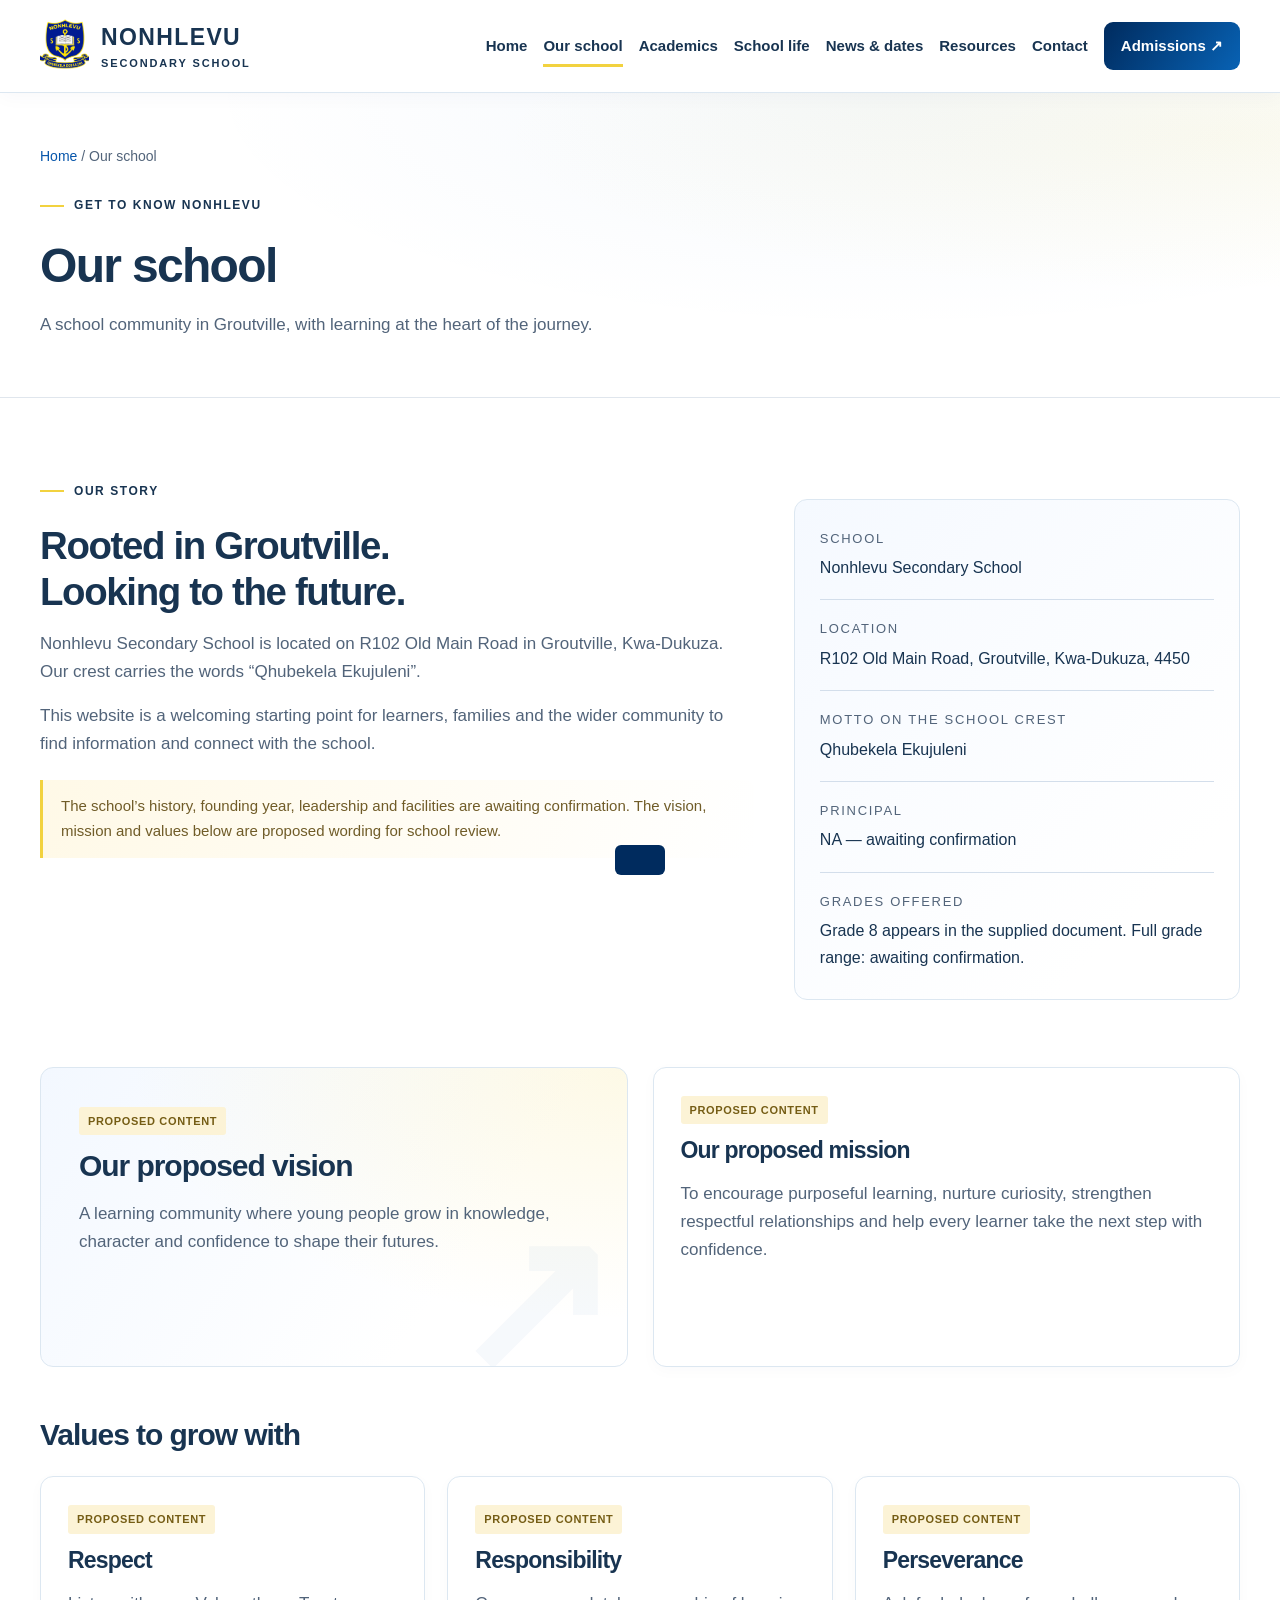
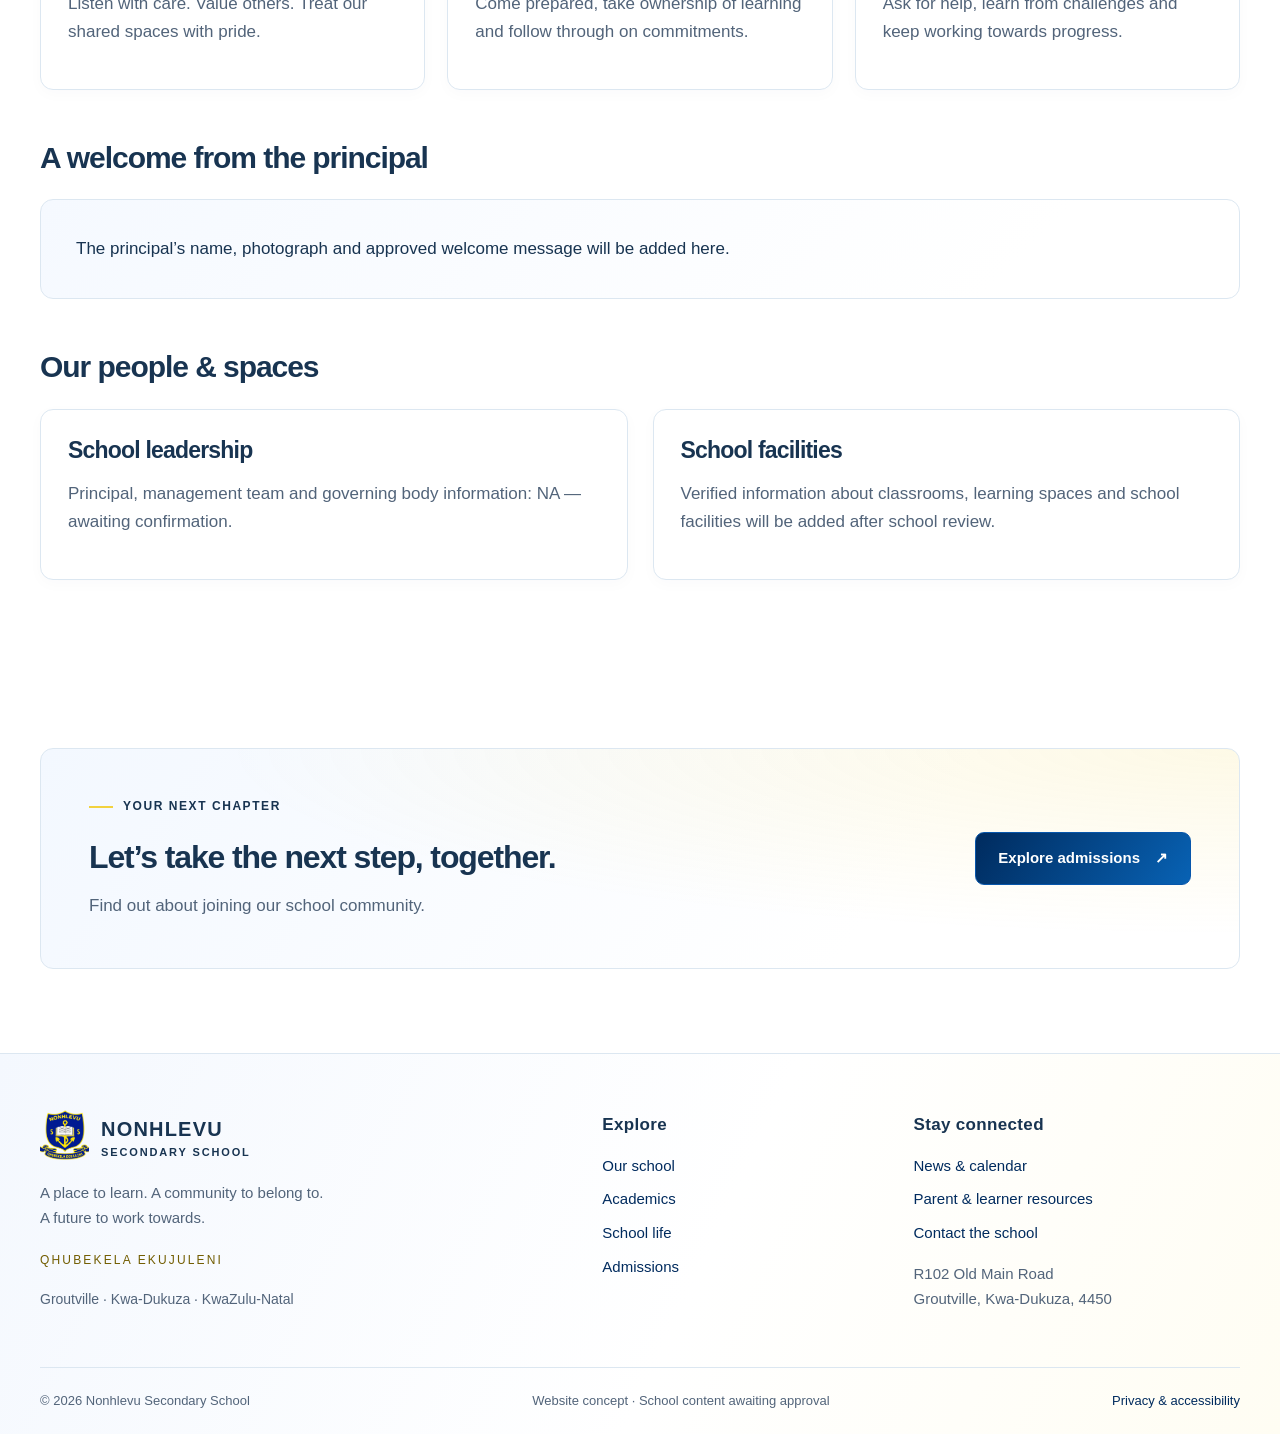
==== about.html @ 8b31d5c7 "First update" ====
<!doctype html>
<html lang="en">
<head>
  <meta charset="utf-8">
  <meta name="viewport" content="width=device-width,initial-scale=1">
  <meta name="theme-color" content="#092c67">
  <meta name="description" content="Get to know Nonhlevu Secondary School, our identity and school information.">
  <title>Our school | Nonhlevu Secondary School</title>
  <link rel="icon" href="assets/school-crest.png">
  <link rel="stylesheet" href="styles.css">
  <script defer src="app.js"></script>
</head>
<body data-page="about">
  <a class="skip" href="#main">Skip to content</a>
<header class="site-header">
    <div class="wrap header-inner">
      <a class="brand" href="index.html" aria-label="Nonhlevu Secondary School home"><img src="assets/school-crest.png" alt=""><span>NONHLEVU<small>SECONDARY SCHOOL</small></span></a>
      <button class="menu-toggle" aria-expanded="false" aria-controls="navigation">Menu <span aria-hidden="true">☰</span></button>
      <nav id="navigation" aria-label="Main navigation">
        <a href="index.html">Home</a><a href="about.html" aria-current="page">Our school</a><a href="academics.html">Academics</a><a href="school-life.html">School life</a><a href="news.html">News & dates</a><a href="resources.html">Resources</a><a href="contact.html">Contact</a><a class="nav-apply" href="admissions.html">Admissions <span aria-hidden="true">↗</span></a>
      </nav>
    </div>
  </header>
  <main id="main" tabindex="-1">
<div class="page-enter">
<section class="page-hero">
<div class="wrap">
<div class="breadcrumb"><a href="index.html">Home</a> / Our school</div><span class="eyebrow">Get to know Nonhlevu</span>
<h1>Our school</h1>
<p>A school community in Groutville, with learning at the heart of the journey.</p>
</div>
</section>
<section class="section">
<div class="wrap">
<div class="detail-grid">
<div><span class="eyebrow">Our story</span>
<h2>Rooted in Groutville.<br>Looking to the future.</h2>
<p>Nonhlevu Secondary School is located on R102 Old Main Road in Groutville, Kwa-Dukuza. Our crest carries the words “Qhubekela Ekujuleni”.</p>
<p>This website is a welcoming starting point for learners, families and the wider community to find information and connect with the school.</p>
<div class="notice">The school’s history, founding year, leadership and facilities are awaiting confirmation. The vision, mission and values below are proposed wording for school review.</div>
</div>
<dl class="fact-list">
<div>
<dt>School</dt>
<dd>Nonhlevu Secondary School</dd>
</div>
<div>
<dt>Location</dt>
<dd>R102 Old Main Road, Groutville, Kwa-Dukuza, 4450</dd>
</div>
<div>
<dt>Motto on the school crest</dt>
<dd>Qhubekela Ekujuleni</dd>
</div>
<div>
<dt>Principal</dt>
<dd>NA — awaiting confirmation</dd>
</div>
<div>
<dt>Grades offered</dt>
<dd>Grade 8 appears in the supplied document. Full grade range: awaiting confirmation.</dd>
</div>
</dl>
</div>
<div class="grid2 subsection">
<article class="editorial-panel"><span class="tag draft">Proposed content</span>
<h3>Our proposed vision</h3>
<p>A learning community where young people grow in knowledge, character and confidence to shape their futures.</p><span class="large-mark" aria-hidden="true">↗</span>
</article>
<article class="card">
<div class="card-body"><span class="tag draft">Proposed content</span>
<h3>Our proposed mission</h3>
<p>To encourage purposeful learning, nurture curiosity, strengthen respectful relationships and help every learner take the next step with confidence.</p>
</div>
</article>
</div>
<div class="subsection">
<h2>Values to grow with</h2>
<div class="grid3">
<article class="card">
<div class="card-body"><span class="tag draft">Proposed content</span>
<h3>Respect</h3>
<p>Listen with care. Value others. Treat our shared spaces with pride.</p>
</div>
</article>
<article class="card">
<div class="card-body"><span class="tag draft">Proposed content</span>
<h3>Responsibility</h3>
<p>Come prepared, take ownership of learning and follow through on commitments.</p>
</div>
</article>
<article class="card">
<div class="card-body"><span class="tag draft">Proposed content</span>
<h3>Perseverance</h3>
<p>Ask for help, learn from challenges and keep working towards progress.</p>
</div>
</article>
</div>
</div>
<div class="subsection">
<h2>A welcome from the principal</h2>
<div class="empty">The principal’s name, photograph and approved welcome message will be added here.</div>
</div>
<div class="subsection">
<h2>Our people & spaces</h2>
<div class="grid2">
<article class="card">
<div class="card-body">
<h3>School leadership</h3>
<p>Principal, management team and governing body information: NA — awaiting confirmation.</p>
</div>
</article>
<article class="card">
<div class="card-body">
<h3>School facilities</h3>
<p>Verified information about classrooms, learning spaces and school facilities will be added after school review.</p>
</div>
</article>
</div>
</div>
</div>
</section>
<section class="section">
<div class="wrap cta">
<div><span class="eyebrow">Your next chapter</span>
<h2>Let’s take the next step, together.</h2>
<p>Find out about joining our school community.</p>
</div><a class="btn" href="admissions.html">Explore admissions <span aria-hidden="true">↗</span></a>
</div>
</section>
</div>
</main>
  <footer>
    <div class="wrap footer-grid">
      <div><a class="brand light" href="index.html"><img src="assets/school-crest.png" alt=""><span>NONHLEVU<small>SECONDARY SCHOOL</small></span></a>
<p>A place to learn. A community to belong to.<br>A future to work towards.</p><span class="motto">QHUBEKELA EKUJULENI</span>
<p class="school-location">Groutville · Kwa-Dukuza · KwaZulu-Natal</p>
</div>
      <div>
<h3>Explore</h3><a href="about.html">Our school</a><a href="academics.html">Academics</a><a href="school-life.html">School life</a><a href="admissions.html">Admissions</a>
</div>
      <div>
<h3>Stay connected</h3><a href="news.html">News & calendar</a><a href="resources.html">Parent & learner resources</a><a href="contact.html">Contact the school</a>
<p>R102 Old Main Road<br>Groutville, Kwa-Dukuza, 4450</p>
</div>
    </div>
    <div class="wrap footer-bottom"><span>© <span id="year">2026</span> Nonhlevu Secondary School</span><span>Website concept · School content awaiting approval</span><a href="privacy.html">Privacy & accessibility</a>
</div>
  </footer>
  <button id="back-top" aria-label="Back to top" hidden>↑</button>
  <div id="toast" role="status" aria-live="polite">
</div>
</body>
</html>
---- styles.css ----
@import url('https://fonts.googleapis.com/css2?family=DM+Sans:wght@400;500;600;700&family=Manrope:wght@400;500;600;700;800&display=swap');
:root{--navy:#092c67;--blue:#1256ad;--ink:#132d50;--muted:#617086;--gold:#f2ca45;--cream:#faf9f5;--line:#e0e6ed;--pale:#eef4fb}
*{box-sizing:border-box}html{scroll-behavior:smooth;scroll-padding-top:110px}body{margin:0;font-family:'DM Sans','Segoe UI',sans-serif;color:var(--ink);background:#fff;line-height:1.65}button,input,select,textarea{font:inherit}a{color:inherit;text-decoration:none}button,a,input,summary,textarea,select{-webkit-tap-highlight-color:transparent}button{cursor:pointer}a,button{touch-action:manipulation}a:focus-visible,button:focus-visible,input:focus-visible,textarea:focus-visible,select:focus-visible,summary:focus-visible{outline:3px solid #bc8800;outline-offset:5px}img{display:block;max-width:100%}.wrap{width:min(1200px,calc(100% - 64px));margin:auto}.topbar{background:var(--navy);color:#e2eaf6;font-size:11px;letter-spacing:.035em;padding:9px 0}.topbar .wrap{display:flex;justify-content:space-between}.topbar a{color:#fff}.site-header{position:sticky;top:0;z-index:20;background:rgba(255,255,255,.97);border-bottom:1px solid var(--line);backdrop-filter:blur(14px)}.header-inner{display:flex;align-items:center;justify-content:space-between;min-height:92px;gap:22px}.brand{display:flex;align-items:center;gap:12px;font-family:Manrope,sans-serif;font-size:22px;font-weight:800;letter-spacing:.06em;line-height:1.3}.brand img{width:49px;height:56px;object-fit:cover;border-radius:5px}.brand small{display:block;font:600 9px 'DM Sans',sans-serif;letter-spacing:.23em;margin-top:4px}nav{display:flex;align-items:center;gap:23px;font-size:12px;font-weight:600}nav a{padding:12px 0;position:relative}nav a[aria-current=page]:not(.nav-apply):after{content:'';position:absolute;bottom:3px;left:0;width:100%;height:3px;background:var(--gold)}nav a:hover{color:var(--blue)}nav .nav-apply{padding:12px 17px;background:var(--navy);color:white;border-radius:5px}.menu-toggle{display:none}.skip{position:fixed;top:-100px;left:15px;background:white;padding:14px;z-index:100}.skip:focus{top:10px}
h1,h2,h3,h4{font-family:Manrope,'Segoe UI',sans-serif;line-height:1.18;margin:0;font-weight:800;letter-spacing:-.035em}h1{font-size:clamp(40px,4.6vw,65px)}h2{font-size:clamp(30px,3vw,42px)}h3{font-size:22px}p{margin:16px 0;color:var(--muted)}.eyebrow{font-size:10px;font-weight:700;letter-spacing:.19em;text-transform:uppercase;display:flex;align-items:center;gap:10px;margin-bottom:22px}.eyebrow:before{content:'';width:24px;height:2px;background:var(--gold)}.hero{background:var(--cream);position:relative;overflow:hidden}.hero-grid{display:grid;grid-template-columns:1.1fr 1fr;min-height:586px;align-items:center;gap:72px;padding-top:58px;padding-bottom:68px}.hero h1 span{color:var(--blue)}.hero .lead{max-width:440px;font-size:16px;margin:24px 0 28px}.buttons{display:flex;gap:12px;flex-wrap:wrap}.btn{border:1px solid var(--navy);background:var(--navy);color:#fff;padding:13px 22px;font-size:12px;font-weight:700;display:inline-flex;align-items:center;justify-content:center;gap:24px;border-radius:5px;transition:transform .2s,box-shadow .2s,background .2s}.btn:hover{transform:translateY(-3px);box-shadow:0 8px 20px #092c6724;background:#154780}.btn.secondary{background:transparent;color:var(--navy);border-color:#bcc6d2}.btn.gold{background:var(--gold);border-color:var(--gold);color:var(--navy)}.hero-note{font-size:10px;display:flex;gap:8px;align-items:center;margin-top:25px;color:var(--muted)}.hero-note i{width:6px;height:6px;background:var(--blue);border-radius:50%}
.crest-stage{height:435px;border-radius:120px 14px 14px 14px;background:linear-gradient(140deg,#163e8a,#071f53);position:relative;display:flex;align-items:center;justify-content:center;isolation:isolate;box-shadow:0 20px 45px #17356418}.crest-stage:before,.crest-stage:after{content:'';position:absolute;width:315px;height:315px;border:1px solid #ffffff20;border-radius:50%;z-index:-1}.crest-stage:before{transform:translate(50px,-20px)}.crest-stage:after{transform:translate(-40px,40px)}.crest-art{width:245px;height:260px;object-fit:cover;border:7px solid #ffffff10;border-radius:14px;transform:rotate(-4deg);box-shadow:0 20px 40px #0004;animation:float 7s ease-in-out infinite}.stage-label{position:absolute;top:27px;right:25px;font-size:9px;color:#cedaf5;letter-spacing:.16em}.stage-bottom{position:absolute;bottom:25px;left:26px;font-size:10px;letter-spacing:.17em;color:#fff}.star{position:absolute;right:25px;bottom:50px;color:var(--gold);font-size:55px}.crest-note{position:absolute;left:-30px;bottom:65px;background:white;padding:15px 22px;box-shadow:0 8px 25px #0002;border-left:3px solid var(--gold);transform:rotate(-3deg);font-size:12px;font-weight:700}.crest-note small{display:block;color:var(--muted);font-size:9px;font-weight:400;letter-spacing:.05em}.quick-links{display:grid;grid-template-columns:repeat(4,1fr);background:white;border:1px solid var(--line);border-radius:8px;margin-top:-27px;position:relative;z-index:2;box-shadow:0 8px 28px #0b2d6510}.quick-links a{display:flex;align-items:center;gap:16px;padding:25px;border-right:1px solid var(--line);transition:background .2s}.quick-links a:last-child{border:0}.quick-links a:hover{background:var(--pale)}.quick-links strong{font-size:12px;display:block}.quick-links small{font-size:10px;color:var(--muted)}.icon{font-size:24px;color:var(--blue)}.arrow{margin-left:auto}
.section{padding:84px 0}.section.soft{background:var(--cream)}.section.blue-soft{background:var(--pale)}.section-heading{display:flex;justify-content:space-between;gap:35px;align-items:end;margin-bottom:32px}.section-heading p{max-width:430px}.text-link{font-size:12px;font-weight:700;color:var(--blue);white-space:nowrap}.text-link:hover{text-decoration:underline}.intro-grid{display:grid;grid-template-columns:.85fr 1.15fr;gap:90px;align-items:center}.intro-copy p{font-size:14px}.values-line{border-top:1px solid var(--line);padding-top:20px;margin-top:25px;display:flex;gap:25px;font-size:11px;font-weight:700}.editorial-panel{min-height:300px;background:var(--navy);border-radius:7px;padding:38px;color:#fff;position:relative;overflow:hidden}.editorial-panel .large-mark{position:absolute;right:10px;bottom:-30px;font:800 200px Manrope;color:#ffffff08;line-height:1}.editorial-panel h3{font-size:30px;max-width:320px}.editorial-panel p{color:#c8d7ee;position:relative}.editorial-panel .eyebrow{color:var(--gold)}.grid3{display:grid;grid-template-columns:repeat(3,1fr);gap:22px}.grid2{display:grid;grid-template-columns:repeat(2,1fr);gap:25px}.card{border:1px solid var(--line);border-radius:8px;background:white;overflow:hidden;transition:transform .25s,box-shadow .25s}.card:hover{transform:translateY(-4px);box-shadow:0 12px 26px #18375a0e}.card-body{padding:27px}.card p{font-size:13px}.card h3{font-size:20px}.card-visual{height:170px;display:flex;justify-content:space-between;align-items:center;padding:30px;background:#e9f0fb;position:relative;overflow:hidden}.card-visual .visual-symbol{font-family:Georgia,serif;font-size:85px;color:#174d91;line-height:1;transform:rotate(-10deg)}.card-visual .visual-caption{font-size:10px;letter-spacing:.15em;writing-mode:vertical-rl}.card:nth-child(2) .card-visual{background:#f7efcf}.card:nth-child(3) .card-visual{background:#e7f0e9}.tag{display:inline-block;font-size:9px;letter-spacing:.1em;font-weight:700;text-transform:uppercase;padding:5px 9px;border-radius:3px;background:var(--pale);color:var(--blue);margin-bottom:13px}.tag.draft{background:#fcf3d6;color:#755d15}.notice{border-left:3px solid var(--gold);padding:14px 18px;background:#fff9e7;color:#705c28;font-size:12px;margin:22px 0}.news-layout{display:grid;grid-template-columns:1.2fr 1fr;gap:40px}.notice-row{display:flex;align-items:start;gap:20px;padding:23px 0;border-bottom:1px solid var(--line)}.notice-row:first-child{padding-top:0}.notice-date{font-size:11px;min-width:50px;color:var(--blue);font-weight:700}.notice-row h3{font-size:17px}.notice-row p{font-size:12px;margin:8px 0}.event-panel{background:var(--pale);border-radius:8px;padding:28px}.event-panel h3{font-size:22px}.event-empty{padding:28px 0;color:var(--muted);font-size:13px}.cta{background:linear-gradient(115deg,#092c67,#1558a4);padding:48px;border-radius:9px;color:white;display:flex;justify-content:space-between;align-items:center;gap:30px;position:relative;overflow:hidden}.cta h2{font-size:32px}.cta p{color:#d5e0f2;font-size:13px;margin-bottom:0}.cta .btn{flex-shrink:0}
.page-hero{background:var(--cream);padding:52px 0 58px;border-bottom:1px solid var(--line)}.breadcrumb{font-size:11px;color:var(--muted);margin-bottom:28px}.breadcrumb a{color:var(--blue)}.page-hero h1{font-size:48px}.page-hero p{max-width:610px;margin-bottom:0}.detail-grid{display:grid;grid-template-columns:1.6fr 1fr;gap:40px}.fact-list{padding:10px 25px;background:var(--pale);border-radius:8px}.fact-list div{padding:18px 0;border-bottom:1px solid #d3deeb}.fact-list div:last-child{border:0}.fact-list dt{font-size:10px;text-transform:uppercase;letter-spacing:.13em;color:var(--muted)}.fact-list dd{margin:6px 0 0;font-size:14px;overflow-wrap:anywhere}.subsection{margin-top:50px}.subsection h2{font-size:30px;margin-bottom:24px}.steps{counter-reset:steps;display:grid;gap:20px}.step{counter-increment:steps;display:flex;gap:22px;border-bottom:1px solid var(--line);padding-bottom:22px}.step:before{content:'0' counter(steps);font-size:22px;font-weight:700;color:var(--blue)}.step h3{font-size:18px}.step p{font-size:13px;margin-bottom:0}.checklist{display:grid;gap:12px;font-size:13px;margin:20px 0}.checklist label{display:flex;gap:12px;align-items:start}.checklist input{width:17px;height:17px;accent-color:var(--blue);flex-shrink:0}details{border-bottom:1px solid var(--line);padding:18px 0}summary{cursor:pointer;font-weight:600;font-size:14px}details p{font-size:13px}.filters{display:flex;gap:10px;flex-wrap:wrap;margin:26px 0}.chip{border:1px solid var(--line);border-radius:30px;background:white;color:var(--ink);padding:9px 18px;font-size:12px}.chip[aria-pressed=true]{background:var(--navy);border-color:var(--navy);color:white}.search-field{display:block;width:100%;padding:15px 18px;border:1px solid #bcc8d7;border-radius:6px;margin:8px 0 20px;background:white;color:var(--ink)}.resource-row{display:flex;justify-content:space-between;gap:25px;align-items:center;border-bottom:1px solid var(--line);padding:23px 0}.resource-row h3{font-size:17px}.resource-row p{font-size:12px;margin:5px 0}.resource-row .tag{margin:0;flex-shrink:0}.calendar{border:1px solid var(--line);border-radius:8px;padding:25px}.calendar-head{display:flex;align-items:center;justify-content:space-between;margin-bottom:20px}.calendar-head h3{font-size:19px}.calendar-head button{width:36px;height:36px;border:1px solid var(--line);border-radius:5px;background:#fff;color:var(--navy)}.calendar-grid{display:grid;grid-template-columns:repeat(7,1fr);text-align:center;gap:4px}.calendar-grid span{padding:9px 2px;font-size:12px}.calendar-grid .weekday{font-size:10px;font-weight:700;color:var(--muted)}.calendar-grid .today{background:var(--navy);color:white;border-radius:50%;font-weight:700}.calendar-caption{font-size:11px}.contact-form{border:1px solid var(--line);padding:30px;border-radius:8px}.field{display:block;margin:18px 0;font-size:12px;font-weight:700}.field input,.field select,.field textarea{display:block;width:100%;padding:12px;border:1px solid #bfcbda;border-radius:5px;margin-top:7px;background:white;color:var(--ink)}.field textarea{resize:vertical;min-height:120px}.contact-details{font-size:14px}.contact-details a{overflow-wrap:anywhere;color:var(--blue)}.contact-details h3{margin-top:28px;font-size:17px}.location-panel{background:var(--pale);border:1px solid var(--line);padding:28px;border-radius:8px;margin-top:25px}.location-panel p{font-size:13px}.gallery-placeholders{display:grid;grid-template-columns:repeat(3,1fr);gap:18px}.gallery-placeholder{padding:35px 20px;background:var(--pale);border-radius:7px;text-align:center}.gallery-placeholder span{font-size:38px;color:var(--blue)}.gallery-placeholder p{font-size:12px}.empty{padding:35px;background:var(--cream);border-radius:8px}.privacy-copy{max-width:800px}.privacy-copy h2{font-size:24px;margin-top:36px}.privacy-copy p{font-size:14px}
footer{background:#082553;color:#fff;padding:55px 0 0;font-size:12px}footer .brand{font-size:20px}footer p{color:#c2cfe2;font-size:12px}footer h3{font-size:12px;letter-spacing:.02em;margin:6px 0 18px}footer a:not(.brand){display:block;color:#d1dced;margin-bottom:9px}footer a:hover{color:var(--gold)}.footer-grid{display:grid;grid-template-columns:2fr 1fr 1.3fr;gap:60px;padding-bottom:40px}.motto{font-size:10px;color:var(--gold);letter-spacing:.18em}.footer-bottom{border-top:1px solid #ffffff20;padding:22px 0;display:flex;justify-content:space-between;gap:20px;color:#b4c4dc;font-size:10px}.footer-bottom a{margin:0!important}#back-top{position:fixed;bottom:25px;right:22px;width:42px;height:42px;background:var(--navy);color:white;border:1px solid #fff7;border-radius:50%;z-index:15}#toast{position:fixed;bottom:25px;left:50%;transform:translateX(-50%);max-width:90%;background:var(--navy);color:white;border-radius:6px;padding:0;z-index:30;font-size:13px}#toast:not(:empty){padding:15px 25px}.page-enter{animation:fadeUp .5s both}.reveal{animation:fadeUp .65s both}.reveal:nth-child(2){animation-delay:.1s}.reveal:nth-child(3){animation-delay:.18s}@keyframes fadeUp{from{opacity:0;transform:translateY(18px)}to{opacity:1;transform:translateY(0)}}@keyframes float{0%,100%{transform:translateY(0) rotate(-4deg)}50%{transform:translateY(-9px) rotate(-2deg)}}
@media(min-width:1450px){.hero-grid{min-height:640px}}@media(max-width:1100px){nav{gap:14px;font-size:11px}.brand{font-size:18px}.brand small{font-size:8px}.wrap{width:calc(100% - 48px)}.hero-grid{gap:45px}.crest-stage{height:400px}.quick-links a{padding:20px 16px}.quick-links .icon{font-size:20px}.intro-grid{gap:45px}}@media(max-width:900px){.menu-toggle{display:flex;gap:20px;padding:10px 15px;border:1px solid var(--line);background:white;border-radius:5px;color:var(--navy);font-size:12px}.header-inner{min-height:78px}nav{display:none;position:absolute;top:78px;left:0;right:0;background:white;padding:20px 24px;box-shadow:0 15px 25px #0001;max-height:calc(100vh - 90px);overflow:auto}nav.open{display:grid;grid-template-columns:1fr 1fr;gap:8px 25px}.hero-grid{gap:30px}.crest-stage{height:350px}.crest-art{width:200px;height:215px}.crest-note{left:-12px;bottom:45px}.hero h1{font-size:44px}.quick-links{grid-template-columns:repeat(2,1fr)}.quick-links a:nth-child(2){border-right:0}.quick-links a:nth-child(-n+2){border-bottom:1px solid var(--line)}.grid3{gap:15px}.card-body{padding:21px}.intro-grid{gap:35px}.detail-grid{grid-template-columns:1.25fr 1fr}.footer-grid{gap:30px}}@media(max-width:650px){.wrap{width:calc(100% - 36px)}.topbar{font-size:9px}.topbar .wrap>a{display:none}.hero-grid{grid-template-columns:1fr;padding-top:40px;padding-bottom:55px;gap:32px}.hero h1{font-size:44px}.hero .lead{font-size:14px}.hero-note{margin-top:20px}.crest-stage{height:310px;margin:0 8px 0 14px;border-top-left-radius:85px}.crest-art{width:185px;height:198px}.crest-note{bottom:40px;font-size:11px}.stage-label{font-size:8px}.star{font-size:40px}.quick-links a{gap:11px;padding:18px 14px}.quick-links strong{font-size:11px}.quick-links small{font-size:9px}.quick-links .arrow{display:none}.section{padding:52px 0}.section-heading{align-items:start;flex-direction:column;gap:17px}.section-heading h2{font-size:31px}.intro-grid,.grid3,.grid2,.news-layout,.detail-grid{grid-template-columns:1fr;gap:25px}.intro-grid .editorial-panel{order:2}.card-visual{height:145px}.cta{padding:30px 24px;align-items:start;flex-direction:column}.cta h2{font-size:28px}.footer-grid{grid-template-columns:1fr 1fr}.footer-grid>div:first-child{grid-column:1/-1}.footer-bottom{flex-direction:column;gap:8px}.page-hero{padding:34px 0 40px}.page-hero h1{font-size:37px}.page-hero p{font-size:14px}.breadcrumb{margin-bottom:18px}.resource-row{gap:15px;align-items:start}.resource-row h3{font-size:15px}.resource-row .tag{font-size:8px}.gallery-placeholders{grid-template-columns:1fr}.gallery-placeholder{padding:20px}.contact-form{padding:22px}.values-line{gap:16px}.btn{padding:12px 18px}.calendar{padding:18px}.editorial-panel{min-height:260px}h2{font-size:30px}}
[hidden]{display:none!important}.cta .btn{background:var(--gold);border-color:var(--gold);color:var(--navy)}
html:not(.js) .filters,html:not(.js) #resource-search,html:not(.js) label[for="resource-search"],html:not(.js) .menu-toggle{display:none}
button:disabled{cursor:not-allowed;opacity:.55}
@media(max-width:900px){html:not(.js) .header-inner{flex-wrap:wrap;padding:16px 0}html:not(.js) nav{display:flex;position:static;flex-wrap:wrap;box-shadow:none;padding:0;max-height:none}}
@media(prefers-reduced-motion:reduce){html{scroll-behavior:auto}*,*:before,*:after{animation:none!important;transition:none!important}}

/* White-first school theme, inspired by May Learning Hub. */
:root {
  --navy: #002b5e;
  --blue: #0756ab;
  --ink: #183451;
  --muted: #52647a;
  --gold: #f2d23f;
  --cream: #fff;
  --pale: #f5f9ff;
}
body { font-family: 'Segoe UI', Tahoma, Geneva, Verdana, sans-serif; font-size: 17px; }
h1, h2, h3, h4, .brand { font-family: 'Segoe UI', Tahoma, Geneva, Verdana, sans-serif; }
.site-header { border-bottom: 1px solid #dce7f1; box-shadow: 0 4px 18px #002b5e08; }
.header-inner { gap: 20px; }
.brand { font-size: 23px; }
.brand small { font: 600 11px 'Segoe UI', sans-serif; letter-spacing: .17em; }
nav { font-size: 15px; gap: 16px; }
nav a { white-space: nowrap; }
nav .nav-apply, .btn:not(.secondary):not(.gold) {
  background: linear-gradient(125deg, #002b5e, #0862b4);
  border-color: #0756ab;
  border-radius: 9px;
}
.hero, .page-hero {
  background: radial-gradient(ellipse at 96% 14%, #f5d83d14, transparent 42%),
    radial-gradient(ellipse at 70% 0%, #1766bd0c, transparent 55%), #fff;
}
.hero h1 { font-size: clamp(43px, 4.6vw, 65px); }
.hero h1 span { color: #0756ab; }
.hero .lead { font-size: 19px; max-width: 490px; }
.eyebrow { font-size: 12px; letter-spacing: .13em; }
.hero-note { font-size: 12px; }
.btn, .text-link, .chip, .menu-toggle { font-size: 15px; }
.btn { gap: 15px; }
.crest-stage {
  background: radial-gradient(circle at 90% 15%, #f4d63b22, transparent 50%),
    linear-gradient(145deg, #f3f8ff, #fff 65%);
  border: 1px solid #dce7f1;
  border-radius: 25px;
  box-shadow: 0 14px 35px #002b5e0a;
}
.crest-stage:before, .crest-stage:after { border-color: #0756ab10; }
.stage-label, .stage-bottom { color: #31587d; font-size: 11px; }
.crest-art { border-color: #fff; box-shadow: 0 12px 30px #002b5e16; }
.crest-note { font-size: 15px; border-radius: 8px; box-shadow: 0 8px 24px #002b5e12; }
.crest-note small { font-size: 12px; }
.star { color: #a88a00; }
.quick-links { border-radius: 13px; }
.quick-links strong { font-size: 16px; }
.quick-links small { font-size: 13px; }
.section.soft, .section.blue-soft { background: #fff; border-top: 1px solid #edf1f6; }
.intro-copy p, .card p, .step p, details p, .privacy-copy p, .contact-details,
.location-panel p, .event-empty, .gallery-placeholder p { font-size: 17px; }
.values-line { font-size: 14px; flex-wrap: wrap; }
.card { border-radius: 13px; border-color: #dce7f1; box-shadow: 0 4px 15px #002b5e06; }
.card:hover { box-shadow: 0 12px 25px #002b5e12; }
.card h3 { font-size: 23px; }
.card-visual { background: linear-gradient(135deg, #eaf3ff, #fff 85%); }
.card:nth-child(2) .card-visual { background: linear-gradient(135deg, #fff7d6, #fff 85%); }
.card:nth-child(3) .card-visual { background: linear-gradient(135deg, #edf4ff, #fffef4 85%); }
.card-visual .visual-caption { font-size: 12px; }
.tag { font-size: 11px; letter-spacing: .06em; }
.notice { font-size: 15px; background: linear-gradient(110deg, #fff9e7, #fff); border-radius: 0 9px 9px 0; }
.notice-row h3, .resource-row h3, .step h3, .contact-details h3 { font-size: 20px; }
.notice-row p, .resource-row p { font-size: 16px; }
.notice-date, .breadcrumb { font-size: 14px; }
.event-panel, .fact-list, .location-panel, .gallery-placeholder, .empty {
  background: linear-gradient(135deg, #f5f9ff, #fff 80%);
  border: 1px solid #dce7f1;
  border-radius: 13px;
}
.editorial-panel, .cta {
  background: radial-gradient(ellipse at 100% 0%, #f2d23f21, transparent 60%),
    linear-gradient(125deg, #f3f8ff, #fff 70%);
  color: var(--ink);
  border: 1px solid #dce7f1;
  border-radius: 13px;
}
.editorial-panel p, .cta p { color: var(--muted); font-size: 17px; }
.editorial-panel .large-mark { color: #0756ab09; }
.editorial-panel .eyebrow { color: var(--blue); }
.cta .btn { color: #fff; }
.fact-list dt, .calendar-caption { font-size: 13px; }
.fact-list dd, .checklist, summary, .field { font-size: 16px; }
.calendar-grid span { font-size: 15px; }
.calendar-grid .weekday { font-size: 12px; }
.contact-form small { font-size: 14px; color: var(--muted); }
footer {
  background: linear-gradient(115deg, #f4f8fe, #fff 55%, #fffdf3);
  color: var(--ink);
  border-top: 1px solid #dce7f1;
  font-size: 15px;
}
footer h3 { font-size: 17px; }
footer p { color: var(--muted); font-size: 15px; }
footer a:not(.brand) { color: var(--navy); }
footer a:hover { color: var(--blue); text-decoration: underline; }
footer .motto { color: #725d00; font-size: 12px; }
.footer-bottom { color: var(--muted); border-color: #dce7f1; font-size: 13px; }
.school-location { font-size: 14px; }
@media (max-width: 1150px) {
  .menu-toggle { display: flex; gap: 20px; padding: 10px 15px; border: 1px solid var(--line); background: #fff; border-radius: 8px; color: var(--navy); }
  .header-inner { min-height: 86px; }
  nav { display: none; position: absolute; top: 86px; left: 0; right: 0; background: #fff; padding: 20px 24px; box-shadow: 0 15px 25px #002b5e10; max-height: calc(100dvh - 100px); overflow: auto; }
  nav.open { display: grid; grid-template-columns: 1fr 1fr; gap: 8px 25px; }
  html:not(.js) .header-inner { flex-wrap: wrap; padding: 16px 0; }
  html:not(.js) nav { display: flex; position: static; flex-wrap: wrap; box-shadow: none; padding: 0; max-height: none; }
}
@media (max-width: 650px) {
  .brand { font-size: 21px; }
  .hero .lead, .page-hero p { font-size: 17px; }
  .hero h1 { font-size: clamp(36px, 9vw, 46px); }
  .page-hero h1 { font-size: 39px; }
  .crest-stage { border-radius: 20px; }
  .crest-note { font-size: 13px; }
  .crest-note small, .stage-label, .stage-bottom { font-size: 10px; }
  .quick-links strong { font-size: 14px; }
  .quick-links small { font-size: 12px; }
  .quick-links a { padding: 18px 12px; }
  .resource-row { flex-wrap: wrap; }
  .resource-row .tag { font-size: 11px; }
  .text-link { white-space: normal; }
  .calendar-grid span { padding: 9px 0; }
  .footer-grid { gap: 25px; }
}

/* Homepage welcome without a large illustration panel. */
.hero-welcome {
  grid-template-columns: 1fr;
  min-height: 0;
  padding-top: 72px;
  padding-bottom: 86px;
  text-align: center;
}
.hero-welcome > .reveal { width: 100%; max-width: 940px; margin-inline: auto; }
.hero-welcome h1 { max-width: 940px; margin-inline: auto; text-wrap: balance; }
.hero-welcome .lead { max-width: 680px; margin: 25px auto 30px; }
.hero-welcome .eyebrow, .hero-welcome .buttons, .hero-welcome .hero-note { justify-content: center; }
@media (max-width: 650px) {
  .hero-welcome { padding-top: 44px; padding-bottom: 64px; }
  .hero-welcome .eyebrow { font-size: 11px; letter-spacing: .08em; }
}
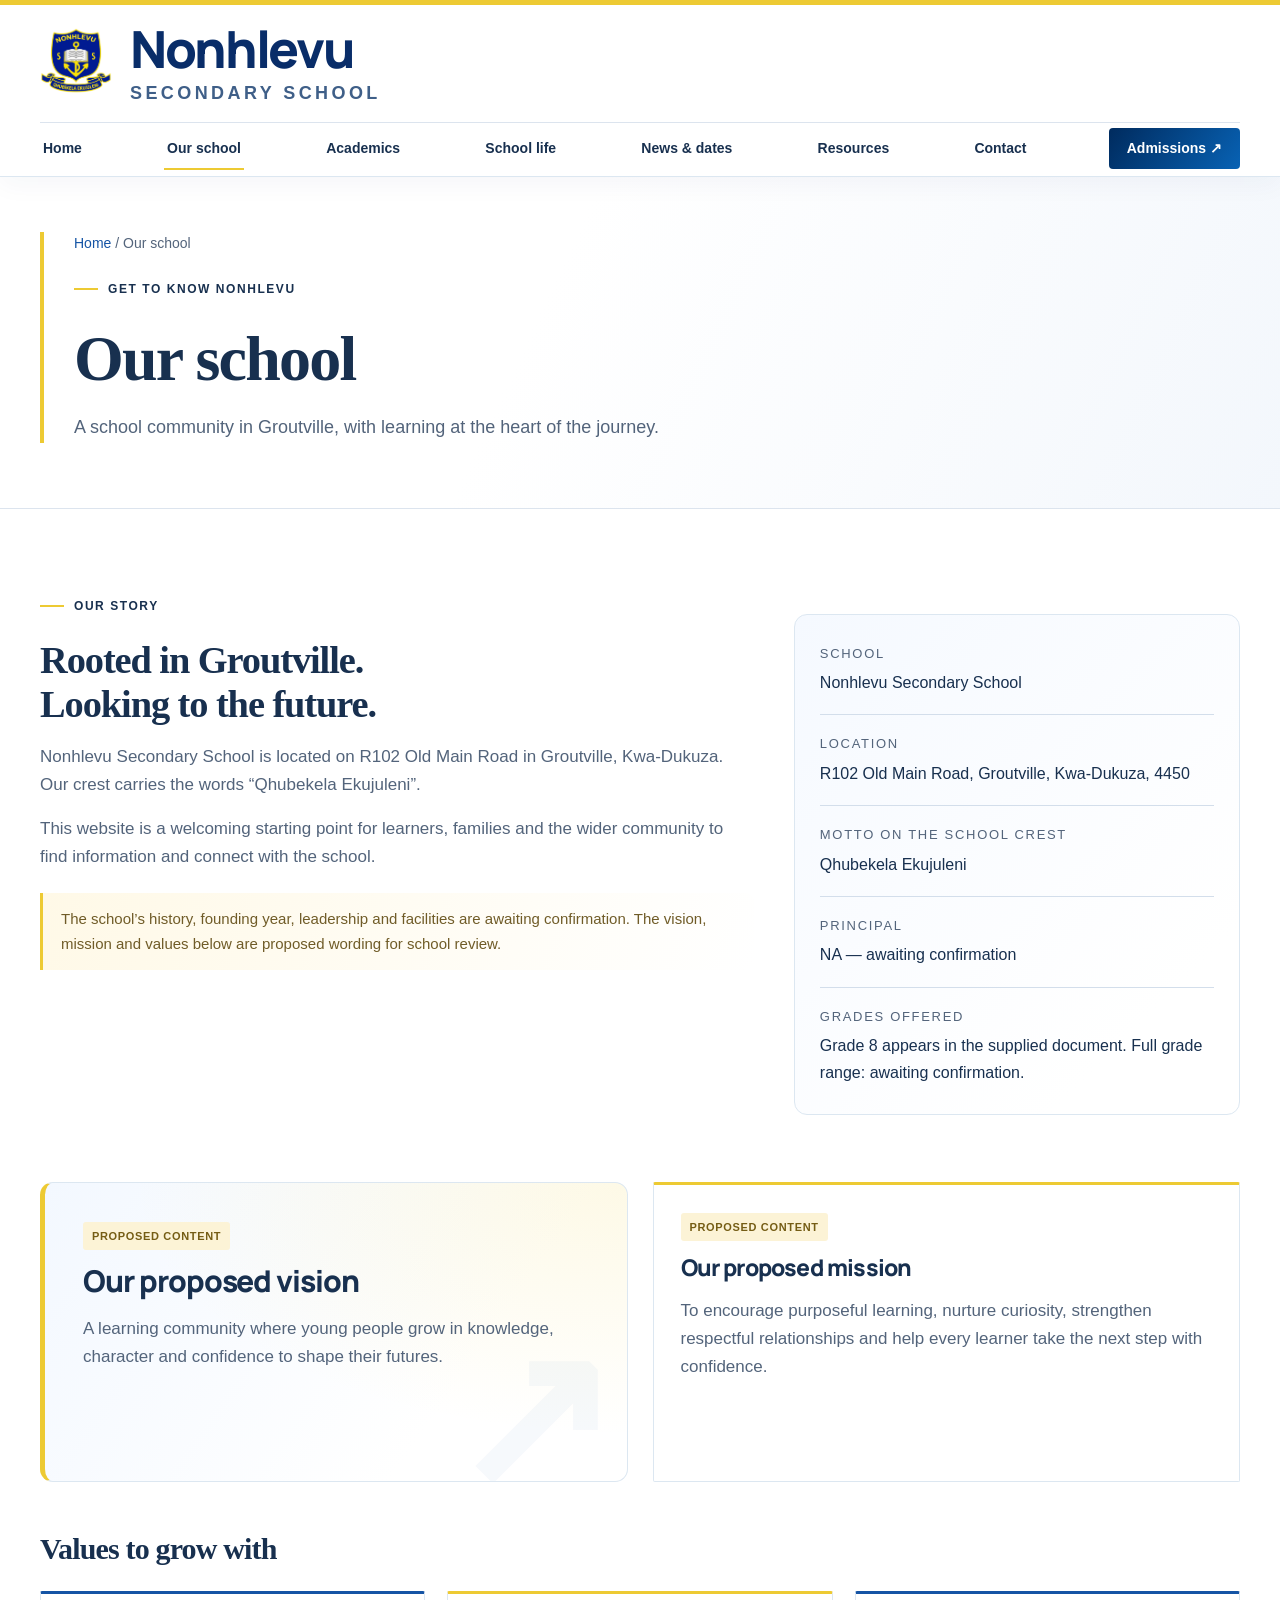
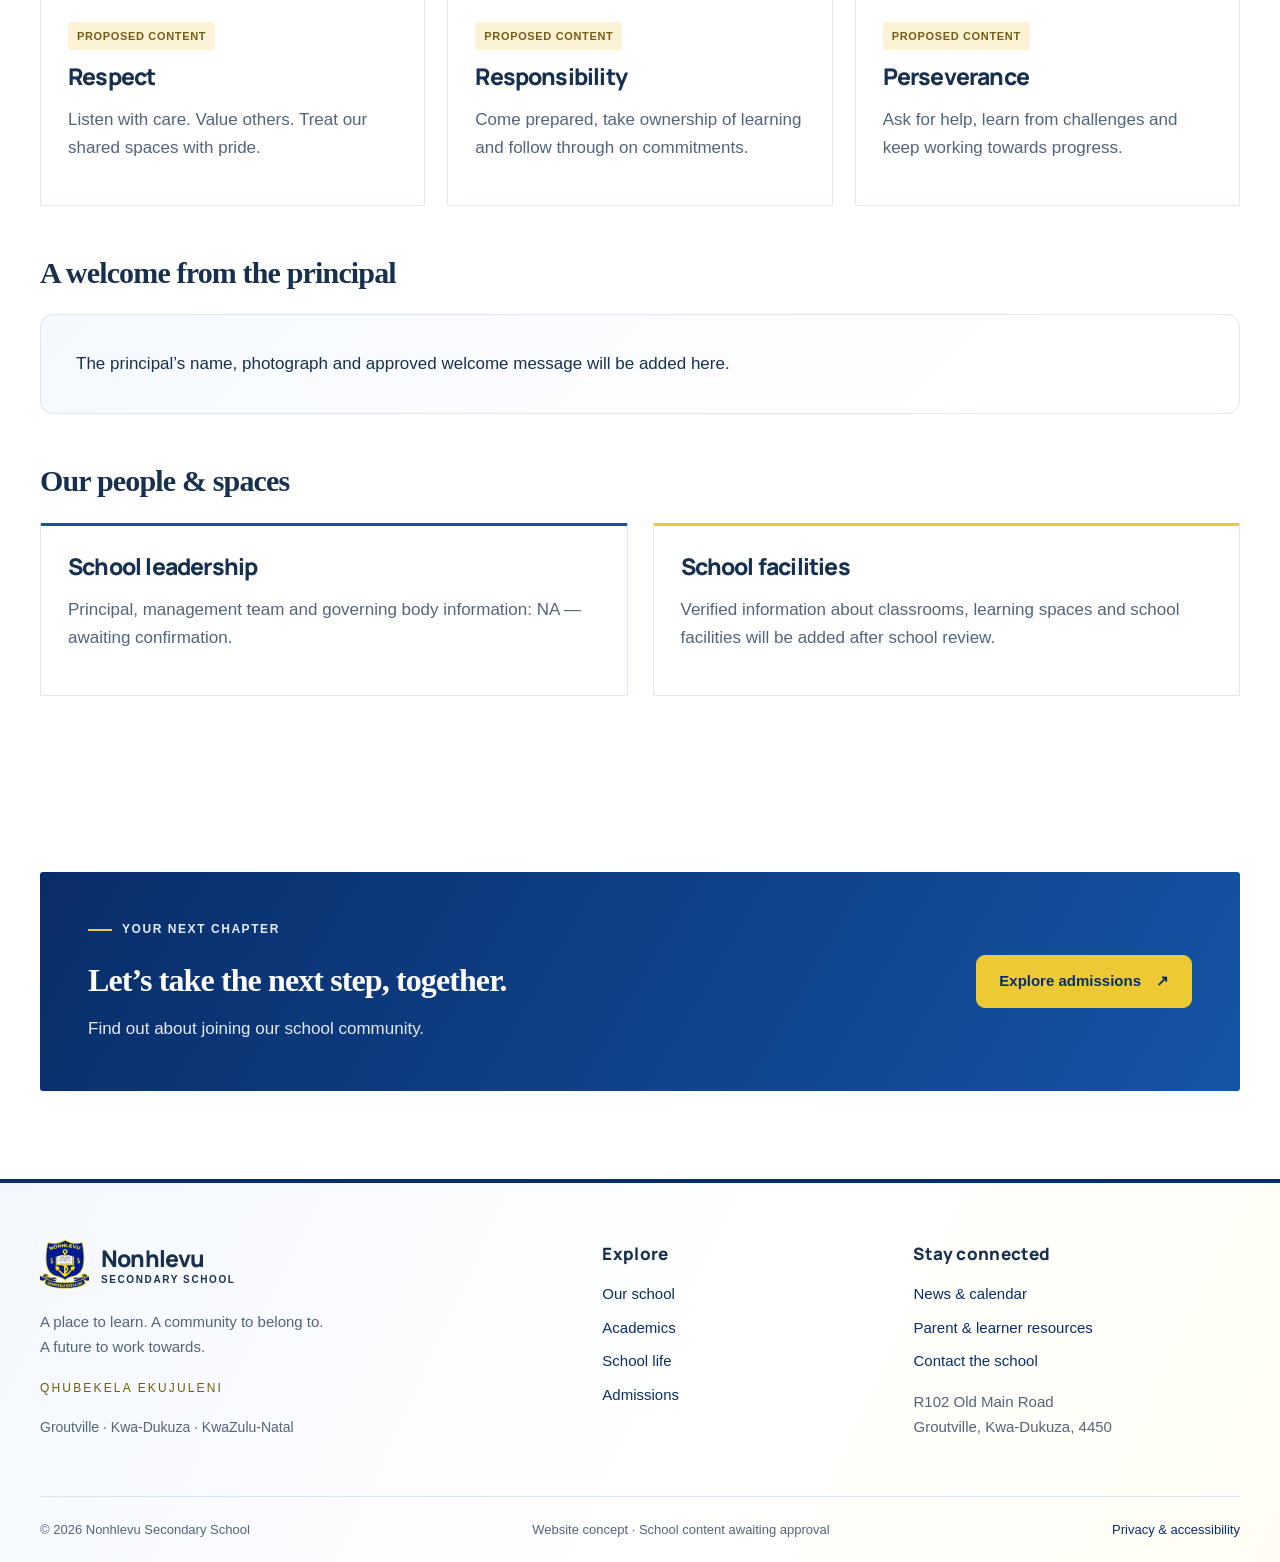
==== commit e9866c44: "UPDATE" ====
--- a/about.html
+++ b/about.html
@@ -14,7 +14,7 @@
   <a class="skip" href="#main">Skip to content</a>
 <header class="site-header">
     <div class="wrap header-inner">
-      <a class="brand" href="index.html" aria-label="Nonhlevu Secondary School home"><img src="assets/school-crest.png" alt=""><span>NONHLEVU<small>SECONDARY SCHOOL</small></span></a>
+      <a class="brand" href="index.html" aria-label="Nonhlevu Secondary School home"><img src="assets/school-crest.png" alt=""><span class="brand-name">Nonhlevu<small>Secondary School</small></span></a>
       <button class="menu-toggle" aria-expanded="false" aria-controls="navigation">Menu <span aria-hidden="true">☰</span></button>
       <nav id="navigation" aria-label="Main navigation">
         <a href="index.html">Home</a><a href="about.html" aria-current="page">Our school</a><a href="academics.html">Academics</a><a href="school-life.html">School life</a><a href="news.html">News & dates</a><a href="resources.html">Resources</a><a href="contact.html">Contact</a><a class="nav-apply" href="admissions.html">Admissions <span aria-hidden="true">↗</span></a>
@@ -132,7 +132,7 @@
 </main>
   <footer>
     <div class="wrap footer-grid">
-      <div><a class="brand light" href="index.html"><img src="assets/school-crest.png" alt=""><span>NONHLEVU<small>SECONDARY SCHOOL</small></span></a>
+      <div><a class="brand light" href="index.html"><img src="assets/school-crest.png" alt=""><span class="brand-name">Nonhlevu<small>Secondary School</small></span></a>
 <p>A place to learn. A community to belong to.<br>A future to work towards.</p><span class="motto">QHUBEKELA EKUJULENI</span>
 <p class="school-location">Groutville · Kwa-Dukuza · KwaZulu-Natal</p>
 </div>
@@ -148,7 +148,6 @@
 </div>
   </footer>
   <button id="back-top" aria-label="Back to top" hidden>↑</button>
-  <div id="toast" role="status" aria-live="polite">
-</div>
+  <div id="toast" role="status" aria-live="polite"></div>
 </body>
 </html>
--- a/styles.css
+++ b/styles.css
@@ -113,7 +113,7 @@
 footer .motto { color: #725d00; font-size: 12px; }
 .footer-bottom { color: var(--muted); border-color: #dce7f1; font-size: 13px; }
 .school-location { font-size: 14px; }
-@media (max-width: 1150px) {
+@media (max-width: 900px) {
   .menu-toggle { display: flex; gap: 20px; padding: 10px 15px; border: 1px solid var(--line); background: #fff; border-radius: 8px; color: var(--navy); }
   .header-inner { min-height: 86px; }
   nav { display: none; position: absolute; top: 86px; left: 0; right: 0; background: #fff; padding: 20px 24px; box-shadow: 0 15px 25px #002b5e10; max-height: calc(100dvh - 100px); overflow: auto; }
@@ -155,3 +155,238 @@
   .hero-welcome { padding-top: 44px; padding-bottom: 64px; }
   .hero-welcome .eyebrow { font-size: 11px; letter-spacing: .08em; }
 }
+
+/* Nonhlevu identity: a spacious school wordmark and editorial page rhythm. */
+html { scroll-padding-top: 180px; }
+:root {
+  --navy: #092d69;
+  --blue: #1554a5;
+  --gold: #edca33;
+  --ink: #18304f;
+  --muted: #53647b;
+  --line: #dce4ee;
+  --pale: #f6f9fd;
+}
+.site-header {
+  border-top: 5px solid var(--gold);
+  box-shadow: 0 8px 24px #092d690a;
+}
+.header-inner {
+  display: grid;
+  grid-template-columns: minmax(0, 1fr) auto;
+  gap: 0;
+  min-height: 0;
+  position: relative;
+}
+.header-inner > .brand {
+  grid-column: 1;
+  grid-row: 1;
+  width: fit-content;
+  gap: 18px;
+  padding: 17px 0 18px;
+  color: var(--navy);
+  text-transform: none;
+}
+.header-inner > .brand img {
+  width: 72px;
+  height: 82px;
+  object-fit: contain;
+  border-radius: 0;
+  flex: none;
+}
+.brand-name {
+  display: block;
+  font: 800 clamp(38px, 4vw, 52px)/1.05 Manrope, 'Segoe UI', sans-serif;
+  letter-spacing: -.045em;
+  white-space: nowrap;
+}
+.header-inner > .brand .brand-name small {
+  margin-top: 7px;
+  font: 700 18px/1.2 'Segoe UI', sans-serif;
+  letter-spacing: .19em;
+  text-transform: uppercase;
+  color: #3f5f88;
+}
+.header-inner > nav {
+  display: flex;
+  position: static;
+  grid-column: 1 / -1;
+  grid-row: 2;
+  width: 100%;
+  justify-content: space-between;
+  gap: 18px;
+  border-top: 1px solid var(--line);
+  padding: 3px 0 5px;
+  font-size: 14px;
+  max-height: none;
+  overflow: visible;
+  background: transparent;
+  box-shadow: none;
+}
+.header-inner > nav a { padding: 11px 3px; }
+.header-inner > nav a[aria-current=page]:not(.nav-apply):after {
+  bottom: 1px;
+  height: 2px;
+}
+.header-inner > nav .nav-apply {
+  padding: 9px 18px;
+  border-radius: 4px;
+}
+h1, h2 { font-family: Georgia, 'Times New Roman', serif; letter-spacing: -.028em; }
+h3, h4 { font-family: Manrope, 'Segoe UI', sans-serif; }
+h2 { line-height: 1.15; }
+.hero {
+  background: radial-gradient(circle at 77% 35%, #f1ca3521, transparent 31%),
+    linear-gradient(115deg, #fff 40%, #f8fbff 100%);
+  border-bottom: 1px solid var(--line);
+}
+.hero-welcome {
+  grid-template-columns: minmax(0, 1.38fr) minmax(250px, .72fr);
+  text-align: left;
+  align-items: center;
+  gap: clamp(40px, 6vw, 110px);
+  padding-top: 82px;
+  padding-bottom: 106px;
+}
+.hero-welcome > .reveal { width: auto; max-width: 720px; margin: 0; }
+.hero-welcome h1 {
+  max-width: 770px;
+  margin: 0;
+  font-size: clamp(48px, 5.4vw, 75px);
+  line-height: 1.08;
+}
+.hero-welcome h1 span { color: var(--blue); }
+.hero-welcome .lead {
+  max-width: 600px;
+  margin: 30px 0 35px;
+  font-size: 19px;
+}
+.hero-welcome .eyebrow, .hero-welcome .buttons { justify-content: flex-start; }
+.hero-welcome .eyebrow { color: #42668e; }
+.hero-aside {
+  align-self: stretch;
+  min-height: 358px;
+  display: flex;
+  flex-direction: column;
+  justify-content: center;
+  position: relative;
+  padding: 28px 8px 28px clamp(28px, 4vw, 56px);
+  border-left: 2px solid var(--navy);
+  background: repeating-linear-gradient(0deg, transparent 0 36px, #1554a50b 37px 38px);
+  isolation: isolate;
+}
+.hero-aside:after {
+  content: '';
+  position: absolute;
+  width: 125px;
+  height: 125px;
+  right: 4%;
+  top: 7%;
+  border: 2px solid #edca336b;
+  border-radius: 50%;
+  z-index: -1;
+}
+.hero-aside-index, .hero-aside-caption, .hero-aside-place {
+  font: 700 11px/1.3 'Segoe UI', sans-serif;
+  letter-spacing: .16em;
+  color: #496987;
+}
+.hero-aside-index { margin-bottom: auto; }
+.hero-aside-rule { display: block; width: 42px; height: 4px; background: var(--gold); margin: 14px 0 20px; }
+.hero-aside strong {
+  display: block;
+  font: italic 600 clamp(29px, 2.8vw, 42px)/1.18 Georgia, serif;
+  color: var(--navy);
+  margin: 10px 0 24px;
+}
+.hero-aside-place { margin-top: auto; }
+.quick-links {
+  margin-top: -26px;
+  border: 1px solid var(--line);
+  border-top: 4px solid var(--blue);
+  border-radius: 0 0 7px 7px;
+  box-shadow: 0 11px 24px #092d690d;
+}
+.quick-links a { padding: 24px 19px; }
+.quick-links a:hover { background: #f7faff; }
+.quick-links strong { font-size: 15px; }
+.quick-links small { font-size: 12px; }
+.section { padding-top: 88px; padding-bottom: 88px; }
+.section-heading { border-bottom: 1px solid var(--line); padding-bottom: 27px; }
+.section-heading h2, .intro-grid h2 { max-width: 680px; }
+.section.soft, .section.blue-soft { background: #f9fbfe; }
+.section.blue-soft { background: #fffdf4; }
+.card {
+  border-radius: 2px;
+  border-top: 3px solid var(--blue);
+  box-shadow: none;
+}
+.card:nth-child(2) { border-top-color: var(--gold); }
+.card:hover { box-shadow: 0 10px 25px #092d6912; }
+.card-visual { height: 145px; }
+.card-visual .visual-symbol { font-size: 72px; }
+.page-hero {
+  padding: 55px 0 65px;
+  background: linear-gradient(115deg, #fff 42%, #f3f7fc);
+}
+.page-hero .wrap { border-left: 4px solid var(--gold); padding-left: 30px; }
+.page-hero h1 { font-size: clamp(44px, 5vw, 64px); }
+.page-hero p { font-size: 18px; }
+.breadcrumb { margin-bottom: 24px; }
+.editorial-panel { border-left: 5px solid var(--gold); }
+.cta {
+  background: linear-gradient(120deg, #092d69, #1554a5);
+  border: 0;
+  border-radius: 3px;
+  color: #fff;
+}
+.cta p, .cta .eyebrow { color: #e3ebfa; }
+.cta .btn:not(.secondary):not(.gold) { background: var(--gold); border-color: var(--gold); color: var(--navy); }
+.cta .btn:not(.secondary):not(.gold):hover { background: #f7de69; }
+footer { border-top: 4px solid var(--navy); }
+footer .brand { font-family: Manrope, 'Segoe UI', sans-serif; }
+footer .brand-name { font-size: 23px; letter-spacing: -.035em; }
+footer .brand-name small { font: 600 10px/1.2 'Segoe UI', sans-serif; letter-spacing: .16em; text-transform: uppercase; }
+.header-inner > .menu-toggle { display: none; }
+@media (max-width: 900px) {
+  html { scroll-padding-top: 115px; }
+  .header-inner > .menu-toggle { display: flex; grid-column: 2; grid-row: 1; }
+  .header-inner > nav {
+    display: none;
+    position: absolute;
+    top: 100%;
+    left: 0;
+    right: 0;
+    width: 100%;
+    padding: 20px;
+    border: 1px solid var(--line);
+    background: #fff;
+    box-shadow: 0 15px 25px #092d6918;
+    z-index: 5;
+    max-height: calc(100dvh - 110px);
+    overflow: auto;
+  }
+  .header-inner > nav.open { display: grid; grid-template-columns: 1fr 1fr; gap: 4px 20px; }
+  html:not(.js) .header-inner > nav { position: static; display: flex; flex-wrap: wrap; border: 0; box-shadow: none; padding: 10px 0; }
+}
+@media (max-width: 820px) {
+  .hero-welcome { grid-template-columns: 1fr; gap: 30px; padding: 57px 0 76px; }
+  .hero-aside { min-height: 190px; padding: 22px 27px; }
+  .hero-aside strong { font-size: 30px; margin: 7px 0; }
+  .hero-aside-rule { margin: 4px 0 8px; }
+}
+@media (max-width: 650px) {
+  .header-inner > .brand { gap: 10px; padding: 13px 0; }
+  .header-inner > .brand img { width: 43px; height: 54px; }
+  .brand-name { font-size: clamp(22px, 6vw, 29px); }
+  .header-inner > .brand .brand-name small { font-size: 12px; letter-spacing: .1em; margin-top: 4px; }
+  .header-inner > nav.open { grid-template-columns: 1fr; }
+  .hero-welcome { text-align: left; }
+  .hero-welcome h1 { font-size: clamp(40px, 9vw, 54px); }
+  .hero-welcome .lead { margin: 24px 0 30px; }
+  .hero-welcome .buttons { justify-content: flex-start; }
+  .hero-aside { min-height: 175px; }
+  .quick-links { margin-top: -20px; }
+  .section { padding-top: 60px; padding-bottom: 60px; }
+  .page-hero .wrap { padding-left: 18px; }
+}
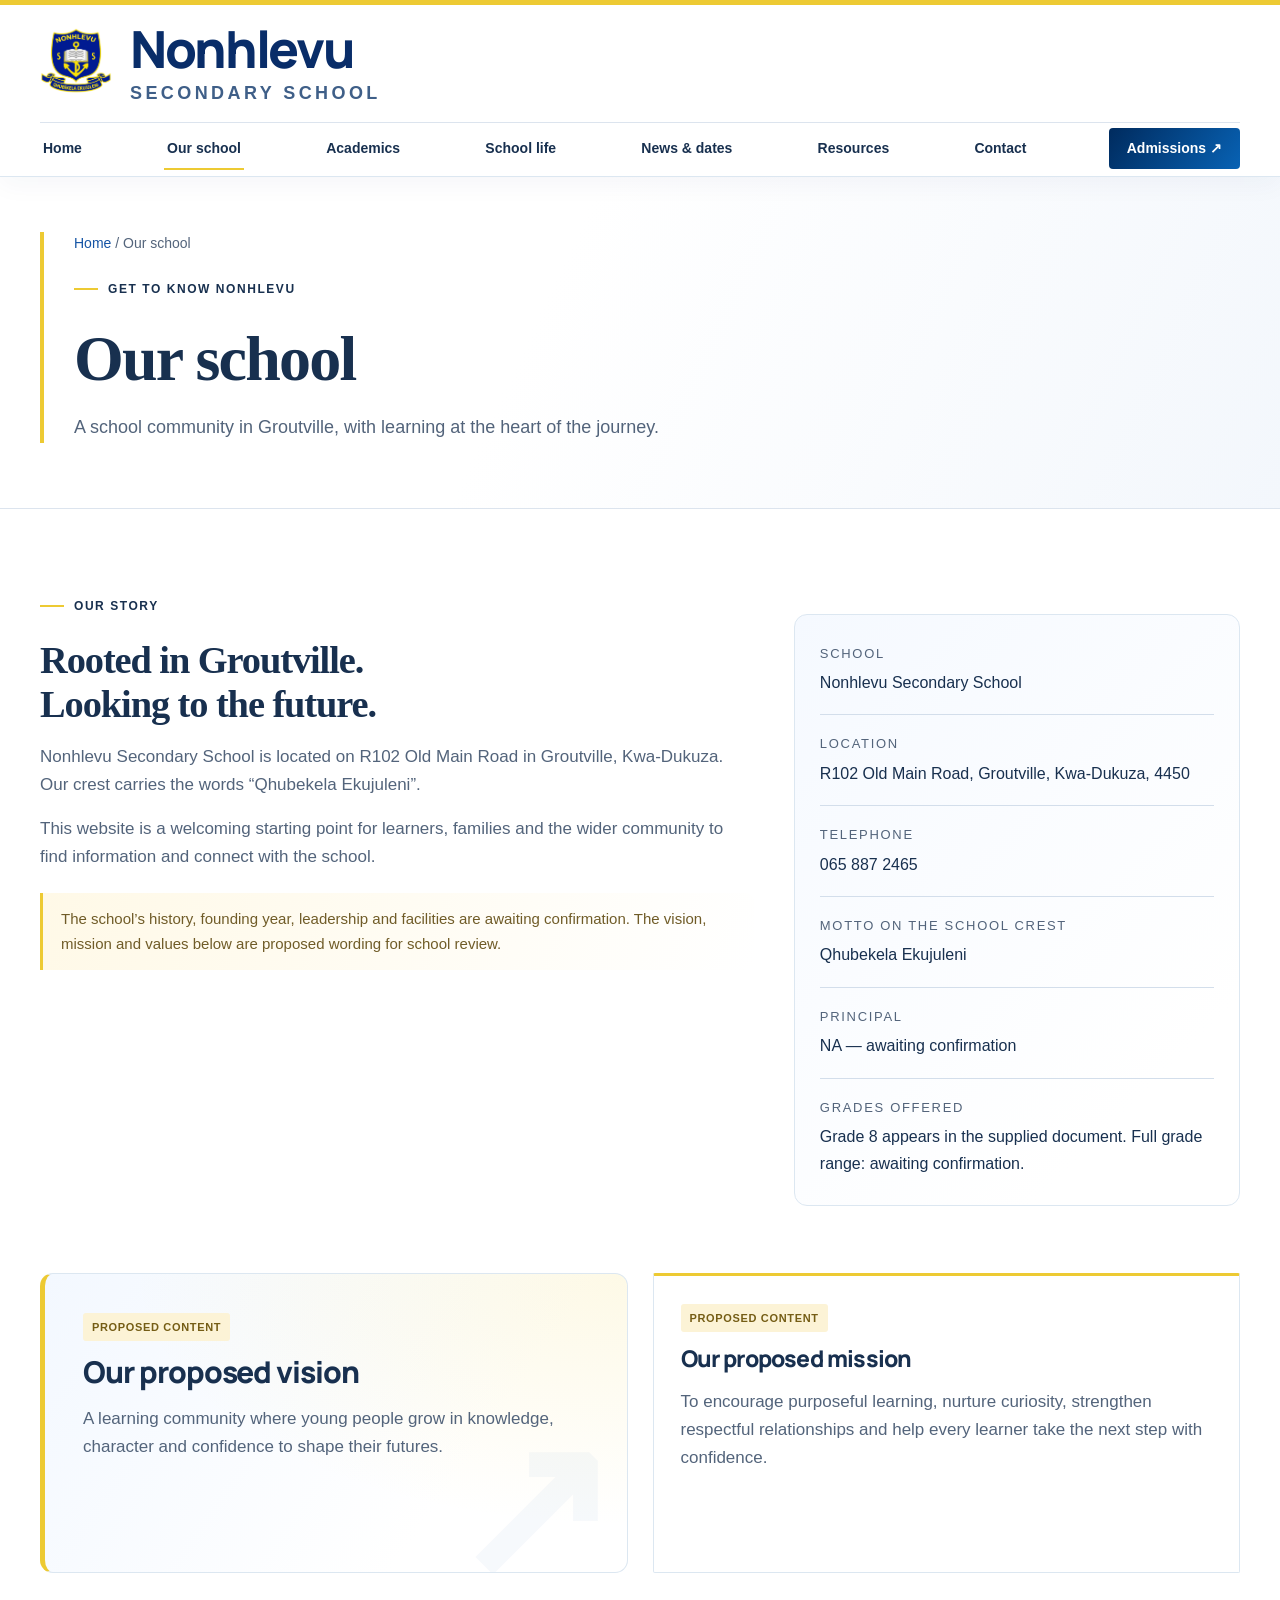
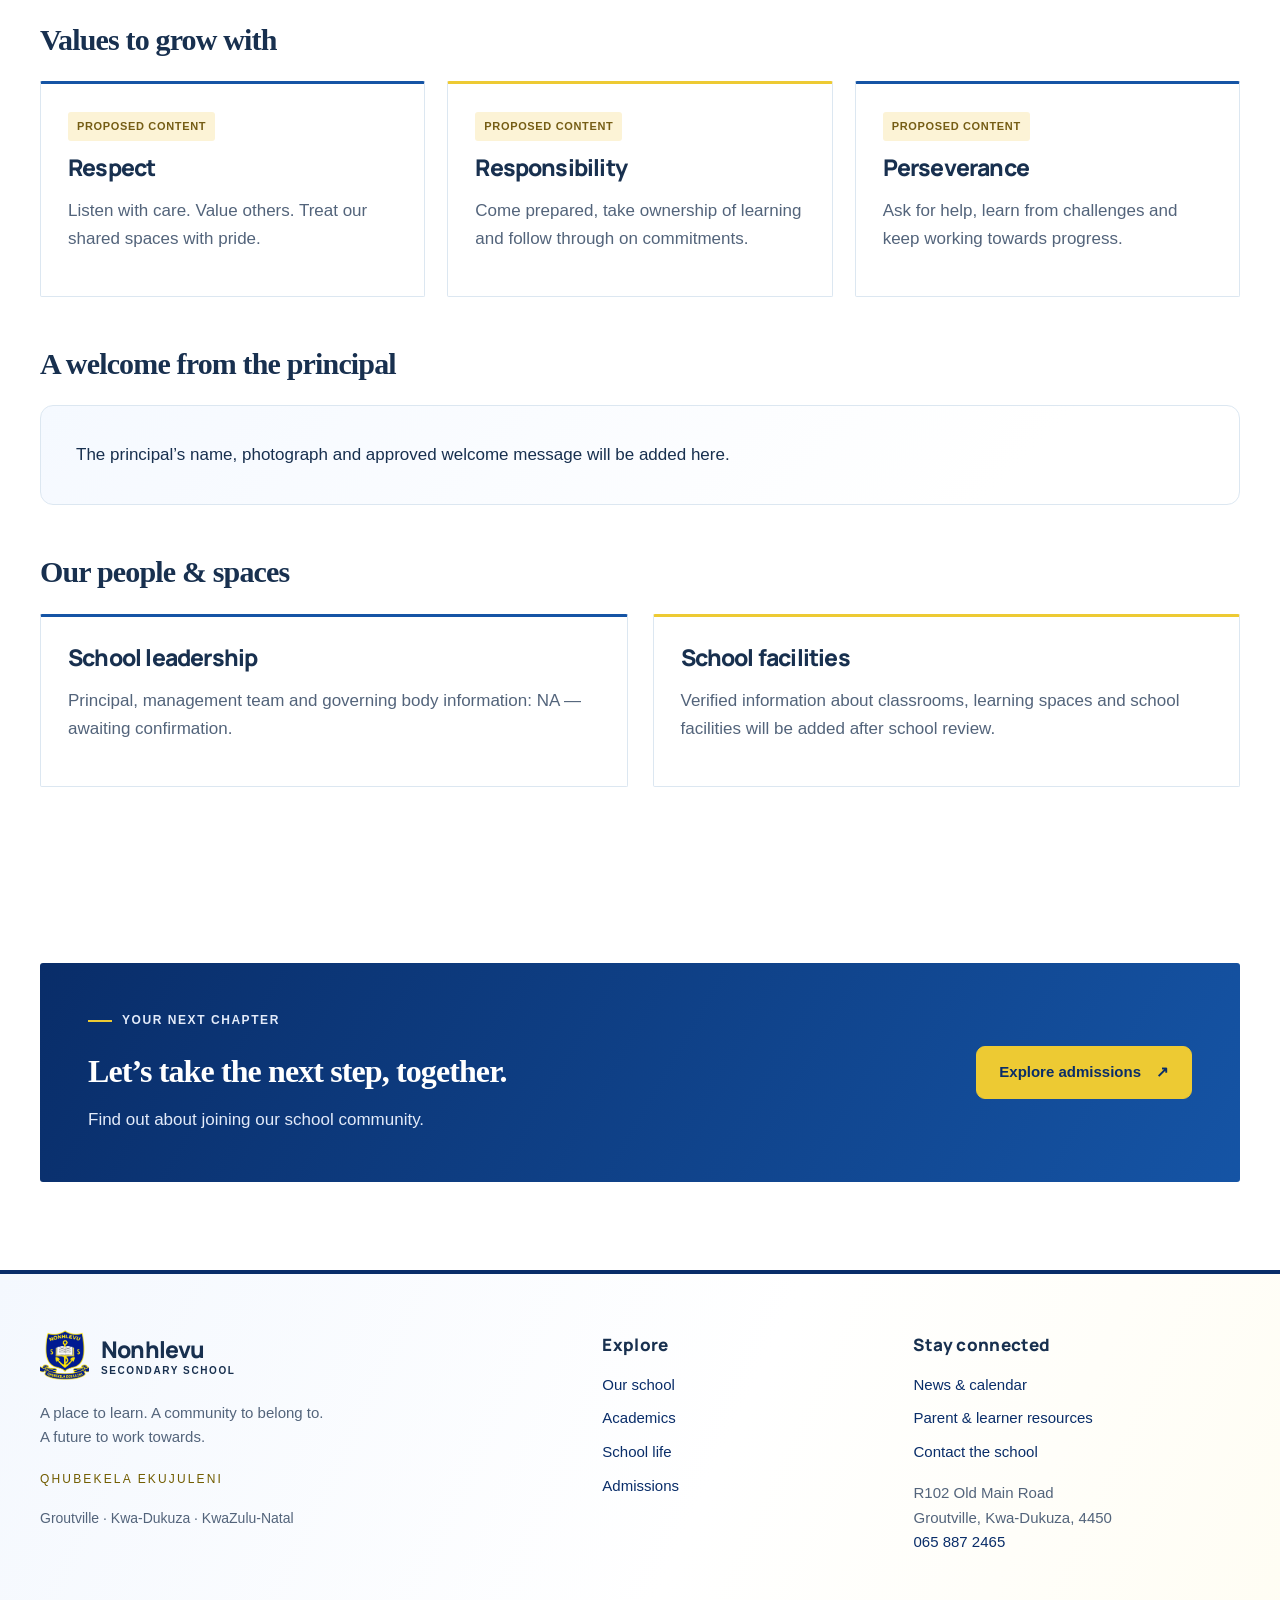
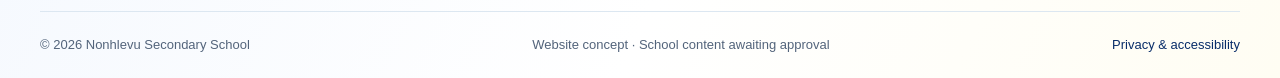
==== commit 31916b65: "Add school phone number across site" ====
--- a/about.html
+++ b/about.html
@@ -47,6 +47,10 @@
 <div>
 <dt>Location</dt>
 <dd>R102 Old Main Road, Groutville, Kwa-Dukuza, 4450</dd>
+</div>
+<div>
+<dt>Telephone</dt>
+<dd><a href="tel:+27658872465">065 887 2465</a></dd>
 </div>
 <div>
 <dt>Motto on the school crest</dt>
@@ -141,7 +145,7 @@
 </div>
       <div>
 <h3>Stay connected</h3><a href="news.html">News & calendar</a><a href="resources.html">Parent & learner resources</a><a href="contact.html">Contact the school</a>
-<p>R102 Old Main Road<br>Groutville, Kwa-Dukuza, 4450</p>
+<p>R102 Old Main Road<br>Groutville, Kwa-Dukuza, 4450<br><a href="tel:+27658872465">065 887 2465</a></p>
 </div>
     </div>
     <div class="wrap footer-bottom"><span>© <span id="year">2026</span> Nonhlevu Secondary School</span><span>Website concept · School content awaiting approval</span><a href="privacy.html">Privacy & accessibility</a>
--- a/styles.css
+++ b/styles.css
@@ -240,66 +240,44 @@
     linear-gradient(115deg, #fff 40%, #f8fbff 100%);
   border-bottom: 1px solid var(--line);
 }
+.hero-photo {
+  background-color: var(--navy);
+  background-image: linear-gradient(90deg, #061d40c7 0%, #061d40a8 39%, #061d406b 69%, #061d4033 100%),
+    url('MediaFiles/DroneImage.png');
+  background-position: center;
+  background-size: cover;
+  border-bottom: 4px solid var(--gold);
+}
 .hero-welcome {
-  grid-template-columns: minmax(0, 1.38fr) minmax(250px, .72fr);
+  grid-template-columns: 1fr;
   text-align: left;
   align-items: center;
-  gap: clamp(40px, 6vw, 110px);
-  padding-top: 82px;
+  min-height: clamp(560px, 72vh, 700px);
+  padding-top: 76px;
   padding-bottom: 106px;
 }
-.hero-welcome > .reveal { width: auto; max-width: 720px; margin: 0; }
+.hero-welcome > .reveal { width: 100%; max-width: 760px; margin: 0; }
 .hero-welcome h1 {
-  max-width: 770px;
+  max-width: 760px;
   margin: 0;
-  font-size: clamp(48px, 5.4vw, 75px);
+  font-size: clamp(44px, 4.8vw, 64px);
   line-height: 1.08;
-}
-.hero-welcome h1 span { color: var(--blue); }
+  color: #fff;
+  text-shadow: 0 2px 12px #061d4099;
+}
+.hero-photo .hero-welcome h1 span { color: #f7db68; }
 .hero-welcome .lead {
   max-width: 600px;
   margin: 30px 0 35px;
   font-size: 19px;
+  color: #f0f4fa;
 }
 .hero-welcome .eyebrow, .hero-welcome .buttons { justify-content: flex-start; }
-.hero-welcome .eyebrow { color: #42668e; }
-.hero-aside {
-  align-self: stretch;
-  min-height: 358px;
-  display: flex;
-  flex-direction: column;
-  justify-content: center;
-  position: relative;
-  padding: 28px 8px 28px clamp(28px, 4vw, 56px);
-  border-left: 2px solid var(--navy);
-  background: repeating-linear-gradient(0deg, transparent 0 36px, #1554a50b 37px 38px);
-  isolation: isolate;
-}
-.hero-aside:after {
-  content: '';
-  position: absolute;
-  width: 125px;
-  height: 125px;
-  right: 4%;
-  top: 7%;
-  border: 2px solid #edca336b;
-  border-radius: 50%;
-  z-index: -1;
-}
-.hero-aside-index, .hero-aside-caption, .hero-aside-place {
-  font: 700 11px/1.3 'Segoe UI', sans-serif;
-  letter-spacing: .16em;
-  color: #496987;
-}
-.hero-aside-index { margin-bottom: auto; }
-.hero-aside-rule { display: block; width: 42px; height: 4px; background: var(--gold); margin: 14px 0 20px; }
-.hero-aside strong {
-  display: block;
-  font: italic 600 clamp(29px, 2.8vw, 42px)/1.18 Georgia, serif;
-  color: var(--navy);
-  margin: 10px 0 24px;
-}
-.hero-aside-place { margin-top: auto; }
+.hero-photo .hero-welcome .eyebrow { color: #eef3fc; }
+.hero-photo .hero-welcome .btn:not(.secondary) { background: var(--gold); border-color: var(--gold); color: var(--navy); }
+.hero-photo .hero-welcome .btn:not(.secondary):hover { background: #ffe67a; }
+.hero-photo .hero-welcome .btn.secondary { background: #ffffff1a; border-color: #ffffffb8; color: #fff; }
+.hero-photo .hero-welcome .btn.secondary:hover { background: #ffffff33; }
 .quick-links {
   margin-top: -26px;
   border: 1px solid var(--line);
@@ -370,23 +348,36 @@
   html:not(.js) .header-inner > nav { position: static; display: flex; flex-wrap: wrap; border: 0; box-shadow: none; padding: 10px 0; }
 }
 @media (max-width: 820px) {
-  .hero-welcome { grid-template-columns: 1fr; gap: 30px; padding: 57px 0 76px; }
-  .hero-aside { min-height: 190px; padding: 22px 27px; }
-  .hero-aside strong { font-size: 30px; margin: 7px 0; }
-  .hero-aside-rule { margin: 4px 0 8px; }
+  .hero-welcome { padding: 57px 0 76px; }
+  .hero-photo { background-position: 58% center; }
 }
 @media (max-width: 650px) {
+  .hero-photo { background-image: linear-gradient(90deg, #061d40d1, #061d409e), url('MediaFiles/DroneImage.png'); }
   .header-inner > .brand { gap: 10px; padding: 13px 0; }
   .header-inner > .brand img { width: 43px; height: 54px; }
   .brand-name { font-size: clamp(22px, 6vw, 29px); }
   .header-inner > .brand .brand-name small { font-size: 12px; letter-spacing: .1em; margin-top: 4px; }
   .header-inner > nav.open { grid-template-columns: 1fr; }
   .hero-welcome { text-align: left; }
-  .hero-welcome h1 { font-size: clamp(40px, 9vw, 54px); }
+  .hero-welcome h1 { font-size: clamp(36px, 8vw, 46px); }
   .hero-welcome .lead { margin: 24px 0 30px; }
   .hero-welcome .buttons { justify-content: flex-start; }
-  .hero-aside { min-height: 175px; }
+  .hero-welcome { min-height: 600px; }
   .quick-links { margin-top: -20px; }
   .section { padding-top: 60px; padding-bottom: 60px; }
   .page-hero .wrap { padding-left: 18px; }
 }
+
+/* Academics subject lists */
+.subject-heading { align-items: end; }
+.subject-heading h2 { margin-bottom: 0; }
+.subject-panels { display: grid; grid-template-columns: minmax(0, .9fr) minmax(0, 1.1fr); gap: 24px; }
+.subject-panel { padding: clamp(26px, 3vw, 40px); border: 1px solid var(--line); border-top: 4px solid var(--blue); background: #fff; }
+.subject-panel:nth-child(2) { border-top-color: var(--gold); }
+.subject-panel h3 { font-size: clamp(25px, 2.5vw, 32px); margin: 0 0 10px; }
+.subject-list { display: grid; grid-template-columns: repeat(2, minmax(0, 1fr)); gap: 0 20px; padding: 0; margin: 0; list-style: none; }
+.subject-list li { position: relative; padding: 12px 0 12px 20px; border-top: 1px solid var(--line); font-weight: 600; line-height: 1.4; }
+.subject-list li::before { content: ''; position: absolute; top: 21px; left: 0; width: 7px; height: 7px; border-radius: 50%; background: var(--gold); }
+.study-guidance { max-width: 760px; }
+@media (max-width: 900px) { .subject-panels { grid-template-columns: 1fr; } }
+@media (max-width: 650px) { .subject-list { grid-template-columns: 1fr; } }
